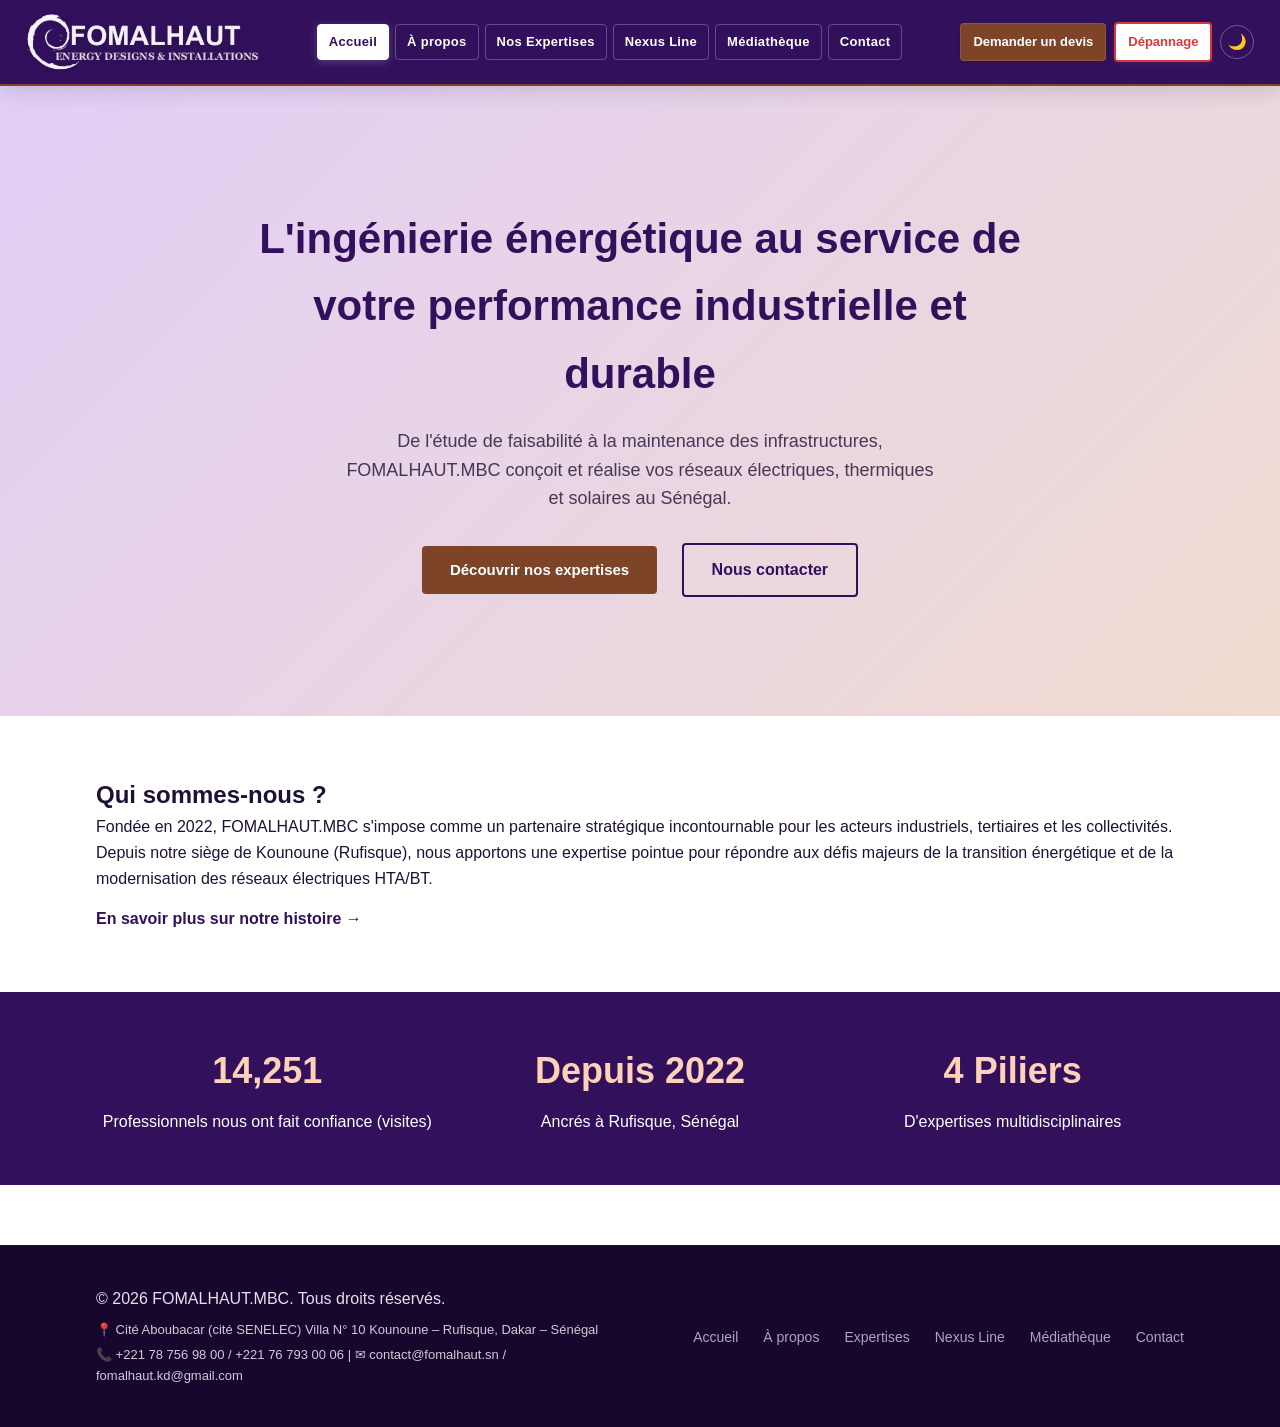
==== index.html @ 78118af0 "envoi site fomalhaut" ====
<!DOCTYPE html>
<html lang="fr">
<head>
    <meta charset="UTF-8">
    <meta name="viewport" content="width=device-width, initial-scale=1.0">
    <script>
    (function(){
        var saved = localStorage.getItem('fomalhaut_theme');
        var theme = saved || ((window.matchMedia && window.matchMedia('(prefers-color-scheme: dark)').matches) ? 'dark' : 'light');
        document.documentElement.setAttribute('data-theme', theme);
    })();
    </script>
    <title>FOMALHAUT.MBC | Accueil - L'ingénierie énergétique durable</title>
    <link rel="stylesheet" href="style.css">
    <link rel="icon" type="image/x-icon" href="favicon.ico">
    <link rel="icon" type="image/png" sizes="32x32" href="favicon-32.png">
    <link rel="apple-touch-icon" href="apple-touch-icon.png">
    <meta name="description" content="FOMALHAUT.MBC conçoit et réalise vos réseaux électriques HTA/BT, installations solaires et audits énergétiques au Sénégal. Ingénierie, fiabilité et transition énergétique durable depuis Rufisque, Dakar.">
    <link rel="canonical" href="https://fomalhaut.sn/">
    <meta property="og:type" content="website">
    <meta property="og:site_name" content="FOMALHAUT.MBC">
    <meta property="og:locale" content="fr_FR">
    <meta property="og:title" content="FOMALHAUT.MBC | Ingénierie Énergétique au Sénégal">
    <meta property="og:description" content="FOMALHAUT.MBC conçoit et réalise vos réseaux électriques HTA/BT, installations solaires et audits énergétiques au Sénégal. Ingénierie, fiabilité et transition énergétique durable depuis Rufisque, Dakar.">
    <meta property="og:image" content="https://fomalhaut.sn/og-image.jpg">
    <meta property="og:url" content="https://fomalhaut.sn/">
    <meta name="twitter:card" content="summary_large_image">
    <meta name="twitter:title" content="FOMALHAUT.MBC | Ingénierie Énergétique au Sénégal">
    <meta name="twitter:description" content="FOMALHAUT.MBC conçoit et réalise vos réseaux électriques HTA/BT, installations solaires et audits énergétiques au Sénégal. Ingénierie, fiabilité et transition énergétique durable depuis Rufisque, Dakar.">
    <meta name="twitter:image" content="https://fomalhaut.sn/og-image.jpg">
    <script type="application/ld+json">
    {
      "@context": "https://schema.org",
      "@type": "LocalBusiness",
      "@id": "https://fomalhaut.sn/#organization",
      "name": "FOMALHAUT.MBC",
      "image": "https://fomalhaut.sn/logo.png",
      "logo": "https://fomalhaut.sn/logo.png",
      "url": "https://fomalhaut.sn/",
      "telephone": ["+221787569800", "+221767930006"],
      "email": "contact@fomalhaut.sn",
      "address": {
        "@type": "PostalAddress",
        "streetAddress": "Cité Aboubacar (cité SENELEC) Villa N° 10 Kounoune",
        "addressLocality": "Rufisque",
        "addressRegion": "Dakar",
        "addressCountry": "SN"
      },
      "description": "Entreprise d'ingénierie énergétique au Sénégal : réseaux électriques HTA/BT, énergies solaires, audits énergétiques.",
      "areaServed": "SN"
    }
    </script>
</head>
<body>
    <a href="#main-content" class="skip-link">Aller au contenu principal</a>

    <!-- NAV BAR COMMUNE (7 ONGLETS RAFFINÉS) -->
    <header class="navbar">
        <div class="logo-container">
            <a href="index.html">
                <img src="logo-white.png" alt="FOMALHAUT.MBC" class="logo-img">
            </a>
        </div>
        <nav aria-label="Menu principal">
            <ul class="nav-links">
                <li><a href="index.html" class="active" aria-current="page">Accueil</a></li>
                <li><a href="apropos.html">À propos</a></li>
                <li><a href="expertises.html">Nos Expertises</a></li>
                <li><a href="nexus-line.html">Nexus Line</a></li>
                <li><a href="mediatheque.html">Médiathèque</a></li>
                <li><a href="contact.html">Contact</a></li>
            </ul>
        </nav>
        <div class="nav-actions">
            <a href="devis.html" class="btn-cta-nav btn-devis">Demander un devis</a>
            <a href="intervention.html" class="btn-cta-nav btn-depannage">Dépannage</a>
            <button id="theme-toggle" class="theme-toggle-btn" type="button" aria-label="Activer le mode sombre">🌙</button>
        </div>
    </header>

    <!-- SECTION HERO OPTIMISÉE -->
    <section class="hero" id="main-content">
        <div class="hero-content">
            <h1>L'ingénierie énergétique au service de votre performance industrielle et durable</h1>
            <p>De l'étude de faisabilité à la maintenance des infrastructures, FOMALHAUT.MBC conçoit et réalise vos réseaux électriques, thermiques et solaires au Sénégal.</p>
            <div class="hero-buttons">
                <a href="expertises.html" class="btn-primary">Découvrir nos expertises</a>
                <a href="contact.html" class="btn-secondary">Nous contacter</a>
            </div>
        </div>
    </section>

    <!-- PRÉSENTATION COURTE ANCRÉE -->
    <section class="section container">
        <h2>Qui sommes-nous ?</h2>
        <p>Fondée en 2022, FOMALHAUT.MBC s'impose comme un partenaire stratégique incontournable pour les acteurs industriels, tertiaires et les collectivités. Depuis notre siège de Kounoune (Rufisque), nous apportons une expertise pointue pour répondre aux défis majeurs de la transition énergétique et de la modernisation des réseaux électriques HTA/BT.</p>
        <a href="apropos.html" class="text-link">En savoir plus sur notre histoire &rarr;</a>
    </section>

    <!-- COMPTEUR DE VISITES & STATS -->
    <section class="stats-section">
        <div class="container stats-grid">
            <div class="stat-card">
                <h3 id="visitor-count">14,250</h3>
                <p>Professionnels nous ont fait confiance (visites)</p>
            </div>
            <div class="stat-card">
                <h3>Depuis 2022</h3>
                <p>Ancrés à Rufisque, Sénégal</p>
            </div>
            <div class="stat-card">
                <h3>4 Piliers</h3>
                <p>D'expertises multidisciplinaires</p>
            </div>
        </div>
    </section>

    <!-- FOOTER COMMUN COMPLET -->
    <footer>
        <div class="container footer-content">
            <div class="footer-info">
                <p>&copy; 2026 FOMALHAUT.MBC. Tous droits réservés.</p>
                <p style="font-size: 13px; margin-top: 8px; opacity: 0.9;">📍 Cité Aboubacar (cité SENELEC) Villa N° 10 Kounoune – Rufisque, Dakar – Sénégal</p>
                <p style="font-size: 13px; margin-top: 5px; opacity: 0.9;">📞 +221 78 756 98 00 / +221 76 793 00 06 | ✉ contact@fomalhaut.sn / fomalhaut.kd@gmail.com</p>
            </div>
            <ul class="footer-links">
                <li><a href="index.html">Accueil</a></li>
                <li><a href="apropos.html">À propos</a></li>
                <li><a href="expertises.html">Expertises</a></li>
                <li><a href="nexus-line.html">Nexus Line</a></li>
                <li><a href="mediatheque.html">Médiathèque</a></li>
                <li><a href="contact.html">Contact</a></li>
            </ul>
        </div>
    </footer>

    <script src="script.js"></script>
</body>
</html>
---- style.css ----
/* ==========================================================================
   🎨 1. VARIABLES & CHARTE GRAPHIQUE COMPLÈTE FOMALHAUT.MBC
   ========================================================================== */
:root {
    --primary: #32105c;     /* Violet/Indigo officiel du Logo */
    --secondary: #7d4427;   /* Bronze/Cuivré officiel du sous-titre */
    --light: #f6f3fa;       /* Teinte de fond claire adoucie */
    --dark: #1f1136;        /* Texte sombre contrasté */
    --white: #ffffff;
    --pastel-violet: #e1cff7;  /* Lavande pastel dérivée du violet du logo */
    --pastel-bronze: #f0dbd0;  /* Pêche/sable pastel dérivé du bronze du logo, évoque l'énergie solaire */

    /* --- Variables de THÈME (claire par défaut) ---
       La navbar, le footer, la section stats et le Hero restent volontairement
       fixes (toujours sombres / toujours pastel) dans les deux thèmes : seules
       les surfaces "page" (fond, cartes, formulaires) basculent. */
    --surface: var(--white);       /* Fond général des pages */
    --surface-alt: var(--light);   /* Cartes, en-têtes de page, filtres, galerie */
    --text-main: var(--dark);      /* Texte principal */
    --text-muted: #666666;         /* Texte secondaire (légendes, descriptions) */
    --accent: var(--primary);      /* Titres/accents sur les surfaces claires */
    --input-bg: var(--white);
    --input-border: #cccccc;
}

[data-theme="dark"] {
    --surface: #140c24;
    --surface-alt: #201536;
    --text-main: #ece6f7;
    --text-muted: #a79bc4;
    --accent: #c7a4f2;
    --input-bg: #1c1330;
    --input-border: #4a3b68;
}

* {
    margin: 0;
    padding: 0;
    box-sizing: border-box;
    font-family: 'Segoe UI', Tahoma, Geneva, Verdana, sans-serif;
}

body {
    background-color: var(--surface);
    color: var(--text-main);
    line-height: 1.6;
    transition: background-color 0.3s ease, color 0.3s ease;
}

.container {
    width: 85%;
    max-width: 1200px;
    margin: 0 auto;
}

/* ==========================================================================
   ♿ LIEN D'ÉVITEMENT & ACCESSIBILITÉ CLAVIER
   ========================================================================== */
.skip-link {
    position: absolute;
    top: -60px;
    left: 10px;
    background: var(--primary);
    color: var(--white);
    padding: 10px 18px;
    border-radius: 0 0 6px 6px;
    text-decoration: none;
    font-weight: bold;
    z-index: 3000;
    transition: top 0.2s ease;
}

.skip-link:focus {
    top: 0;
}

a:focus-visible,
button:focus-visible,
input:focus-visible,
select:focus-visible,
textarea:focus-visible {
    outline: 3px solid var(--secondary);
    outline-offset: 2px;
}

/* Sur fond toujours sombre (navbar / footer), un contour blanc reste lisible
   dans les deux thèmes */
.navbar a:focus-visible,
.navbar button:focus-visible,
footer a:focus-visible {
    outline: 3px solid var(--white);
    outline-offset: 2px;
}

@media (prefers-reduced-motion: reduce) {
    *, *::before, *::after {
        animation-duration: 0.001ms !important;
        animation-iteration-count: 1 !important;
        transition-duration: 0.001ms !important;
        scroll-behavior: auto !important;
    }
}

.section {
    padding: 60px 0;
}

/* ==========================================================================
   ⚡ 2. BARRE DE NAVIGATION (HEADER HAUT DE GAMME À 7 ONGLETS)
   ========================================================================== */
.navbar {
    display: flex;
    justify-content: space-between;
    align-items: center;
    padding: 10px 4%;
    background-color: var(--primary);
    position: sticky;
    top: 0;
    z-index: 1000;
    box-shadow: 0 4px 20px rgba(31, 17, 54, 0.15);
    border-bottom: 2px solid var(--secondary);
}

.logo-container {
    display: flex;
    align-items: center;
    padding: 5px 0;
}

.logo-img {
    height: 75px;
    width: auto;
    display: block;
    filter: drop-shadow(0px 2px 4px rgba(0, 0, 0, 0.15));
    transition: transform 0.4s ease;
}

.logo-img:hover {
    transform: scale(1.02);
}

.nav-links {
    display: flex;
    list-style: none;
    align-items: center;
}

.nav-links li {
    margin: 0 6px;
}

/* STYLE UNIQUE : ONGLETS EN BOUTONS AVEC CONTOURS BLANCS & TEXTE GRAS */
.nav-links a {
    color: var(--white);
    background-color: transparent;
    border: 1px solid rgba(255, 255, 255, 0.25);
    padding: 8px 16px;
    text-decoration: none;
    font-weight: bold;
    font-size: 14px;
    letter-spacing: 0.3px;
    border-radius: 4px;
    transition: all 0.3s ease;
    display: inline-block;
}

.nav-links a:hover, .nav-links a.active {
    color: var(--primary);
    background-color: var(--white);
    border-color: var(--white);
    box-shadow: 0 2px 8px rgba(255, 255, 255, 0.2);
}

.nav-actions {
    display: flex;
    align-items: center;
    gap: 12px;
}

.btn-cta-nav {
    padding: 10px 18px;
    text-decoration: none;
    font-weight: bold;
    font-size: 14px;
    border-radius: 4px;
    transition: all 0.3s ease;
    text-align: center;
    display: inline-block;
}

.btn-devis {
    background-color: var(--secondary);
    color: var(--white);
    border: 1px solid rgba(255, 255, 255, 0.1);
    box-shadow: 0 2px 6px rgba(0,0,0,0.1);
}

.btn-devis:hover {
    background-color: #925130;
    transform: translateY(-1px);
    box-shadow: 0 4px 12px rgba(125, 68, 39, 0.3);
}

.btn-depannage {
    background-color: var(--white);
    color: #d9383a;
    border: 2px solid #d9383a;
    box-shadow: 0 2px 6px rgba(217, 56, 58, 0.15);
}

.btn-depannage:hover {
    background-color: #fdf2f2;
    transform: translateY(-1px);
    box-shadow: 0 4px 12px rgba(217, 56, 58, 0.25);
}

.theme-toggle-btn {
    flex: 0 0 auto;
    width: 38px;
    height: 38px;
    background-color: transparent;
    border: 1px solid rgba(255, 255, 255, 0.3);
    color: var(--white);
    border-radius: 50%;
    cursor: pointer;
    font-size: 16px;
    line-height: 1;
    display: inline-flex;
    align-items: center;
    justify-content: center;
    transition: all 0.3s ease;
}

.theme-toggle-btn:hover {
    background-color: var(--white);
    border-color: var(--white);
    transform: translateY(-1px);
    box-shadow: 0 2px 8px rgba(255, 255, 255, 0.2);
}

/* ==========================================================================
   🏠 3. PAGE D'ACCUEIL : SECTION HERO & STATS
   ========================================================================== */
.hero {
    /* Dégradé pastel professionnel dérivé du violet et du bronze officiels du logo
       (évoque aussi la transition énergétique : du violet vers une teinte solaire douce) */
    background: linear-gradient(135deg, var(--pastel-violet) 0%, var(--pastel-bronze) 100%);
    height: 70vh;
    display: flex;
    align-items: center;
    justify-content: center;
    text-align: center;
    color: var(--dark);
    padding: 0 20px;
}

.hero-content h1 {
    font-size: 42px;
    margin-bottom: 20px;
    max-width: 800px;
    color: var(--primary);
}

.hero-content p {
    font-size: 18px;
    margin-bottom: 30px;
    max-width: 600px;
    margin-left: auto;
    margin-right: auto;
    color: var(--dark);
    opacity: 0.8;
}

.hero-buttons a {
    display: inline-block;
    padding: 12px 28px;
    border-radius: 4px;
    text-decoration: none;
    font-weight: bold;
    margin: 0 10px;
    transition: all 0.3s;
}

.btn-primary {
    background-color: var(--secondary);
    color: var(--white);
    border: none;
    padding: 12px 28px;
    border-radius: 4px;
    font-weight: bold;
    font-size: 15px;
    font-family: inherit;
    cursor: pointer;
    display: inline-block;
    text-decoration: none;
    transition: all 0.3s;
}

.btn-secondary {
    border: 2px solid var(--primary);
    color: var(--primary);
    background-color: transparent;
}

.btn-secondary:hover {
    background-color: var(--primary);
    color: var(--white);
}

.btn-primary:hover, .btn-secondary:hover {
    transform: translateY(-2px);
}

.text-link {
    color: var(--accent);
    font-weight: bold;
    text-decoration: none;
    display: inline-block;
    margin-top: 15px;
}

.stats-section {
    background-color: var(--primary);
    color: var(--white);
    padding: 50px 0;
    text-align: center;
}

.stats-grid {
    display: grid;
    grid-template-columns: repeat(auto-fit, minmax(250px, 1fr));
    gap: 30px;
}

.stat-card h3 {
    font-size: 36px;
    color: #ffd2b8;
    margin-bottom: 10px;
}
/* ==========================================================================
   📄 4. PAGES SECONDAIRES, CARTES & FORMULAIRES
   ========================================================================== */
.page-header {
    background-color: var(--surface-alt);
    padding: 40px 7.5%;
    border-bottom: 3px solid var(--secondary);
    transition: background-color 0.3s ease;
}

.page-header h1 {
    color: var(--accent);
}

.grid-expertises {
    display: grid;
    grid-template-columns: repeat(auto-fit, minmax(250px, 1fr));
    gap: 20px;
}

.card {
    background: var(--surface-alt);
    padding: 30px;
    border-radius: 6px;
    border-left: 5px solid var(--primary);
    transition: background-color 0.3s ease;
}

.card h3 {
    margin-bottom: 15px;
    color: var(--accent);
}

.contact-container {
    display: grid;
    grid-template-columns: 1fr 1fr;
    gap: 50px;
}

.contact-info h2 {
    color: var(--accent);
    border-bottom: 2px solid var(--secondary);
    padding-bottom: 10px;
    margin-bottom: 20px;
}

.form-group {
    margin-bottom: 20px;
}

.form-group label {
    display: block;
    margin-bottom: 5px;
    font-weight: bold;
}

.form-group input, .form-group select, .form-group textarea {
    width: 100%;
    padding: 10px;
    border: 1px solid var(--input-border);
    border-radius: 4px;
    background-color: var(--input-bg);
    color: var(--text-main);
    transition: background-color 0.3s ease, border-color 0.3s ease;
}

/* ==========================================================================
   🖼️ 5. MÉDIATHÈQUE & CONFIGURATION LIGHTBOX (ZOOM PHOTO)
   ========================================================================== */
.gallery-filters {
    display: flex;
    justify-content: center;
    gap: 15px;
    margin-bottom: 40px;
    flex-wrap: wrap;
}

.filter-btn {
    background-color: var(--surface-alt);
    color: var(--accent);
    border: 2px solid transparent;
    padding: 10px 20px;
    font-weight: bold;
    border-radius: 25px;
    cursor: pointer;
    transition: all 0.3s;
}

.filter-btn:hover, .filter-btn.active {
    background-color: var(--primary);
    color: var(--white);
    border-color: var(--secondary);
}

.gallery-grid {
    display: grid;
    grid-template-columns: repeat(auto-fill, minmax(280px, 1fr));
    gap: 25px;
}

.gallery-item {
    background: var(--surface-alt);
    border-radius: 8px;
    overflow: hidden;
    box-shadow: 0 4px 6px rgba(0,0,0,0.05);
    transition: transform 0.3s, opacity 0.3s;
}

.gallery-item:hover {
    transform: translateY(-5px);
}

.gallery-item img {
    width: 100%;
    height: 200px;
    object-fit: cover;
    display: block;
    cursor: zoom-in;
}

.gallery-item video {
    width: 100%;
    height: 200px;
    object-fit: cover;
    background-color: #000;
    display: block;
}

.gallery-item.video-item {
    cursor: default;
}

.gallery-info {
    padding: 15px;
}

.gallery-info h4 {
    color: var(--accent);
    margin-bottom: 5px;
}

.gallery-info p {
    font-size: 14px;
    color: var(--text-muted);
}

.lightbox {
    display: none;
    position: fixed;
    z-index: 2000;
    padding-top: 60px;
    left: 0;
    top: 0;
    width: 100%;
    height: 100%;
    background-color: rgba(23, 7, 44, 0.95);
    backdrop-filter: blur(5px);
}

.lightbox-content {
    margin: auto;
    display: block;
    width: 80%;
    max-width: 800px;
    max-height: 75vh;
    object-fit: contain;
    border-radius: 4px;
    border: 3px solid var(--secondary);
    animation: zoomIn 0.3s ease;
}

@keyframes zoomIn {
    from { transform: scale(0.9); opacity: 0; }
    to { transform: scale(1); opacity: 1; }
}

.lightbox-close {
    position: absolute;
    top: 20px;
    right: 35px;
    color: #f1f1f1;
    font-size: 40px;
    font-weight: bold;
    cursor: pointer;
}

.lightbox-caption {
    margin: auto;
    display: block;
    width: 80%;
    text-align: center;
    color: #e6dfef;
    padding: 15px 0;
    font-size: 18px;
}

/* ==========================================================================
   🚨 6. INTERFACE EXCLUSIVE POUR L'URGENCE (DÉPANNAGE)
   ========================================================================== */
.page-header-urgence {
    background: linear-gradient(135deg, #210b3d 0%, #4a154b 100%);
    padding: 50px 7.5%;
    color: var(--white);
    border-bottom: 4px solid #d9383a;
    text-align: center;
}

.page-header-urgence h1 {
    font-size: 36px;
    margin-bottom: 10px;
}

.pulse-icon {
    display: inline-block;
    width: 12px;
    height: 12px;
    background-color: #d9383a;
    border-radius: 50%;
    margin-right: 15px;
    box-shadow: 0 0 0 0 rgba(217, 56, 58, 0.7);
    animation: alertePulse 1.5s infinite;
    vertical-align: middle;
}

@keyframes alertePulse {
    0% { transform: scale(0.95); box-shadow: 0 0 0 0 rgba(217, 56, 58, 0.7); }
    70% { transform: scale(1); box-shadow: 0 0 0 10px rgba(217, 56, 58, 0); }
    100% { transform: scale(0.95); box-shadow: 0 0 0 0 rgba(217, 56, 58, 0); }
}

.btn-urgence {
    background-color: #d9383a !important;
    color: var(--white) !important;
    font-size: 18px !important;
    padding: 15px 30px !important;
    border: none;
    border-radius: 6px;
    cursor: pointer;
    font-weight: bold;
    width: 100%;
    box-shadow: 0 4px 15px rgba(217, 56, 58, 0.3);
    transition: all 0.3s;
}

.btn-urgence:hover {
    background-color: #b52b2d !important;
    transform: translateY(-2px);
}

.phone-direct-box {
    background-color: #1a072a;
    color: #ffd2b8;
    padding: 20px;
    border-radius: 6px;
    text-align: center;
    margin-bottom: 30px;
    border: 1px dashed #d9383a;
}

.phone-link-urgence {
    color: var(--white);
    font-size: 24px;
    font-weight: bold;
    text-decoration: none;
    display: block;
    margin-top: 8px;
}

/* ==========================================================================
   🏢 7. PIED DE PAGE ENRICHI (FOOTER COMMUN)
   ========================================================================== */
footer {
    background-color: #17072c;
    color: #b0a3c2;
    padding: 40px 0;
    margin-top: 60px;
    border-top: 1px solid rgba(255,255,255,0.05);
}

.footer-content {
    display: flex;
    justify-content: space-between;
    align-items: center;
    flex-wrap: wrap;
    gap: 30px;
}

.footer-info {
    flex: 1;
    min-width: 320px;
    color: #e6dfef;
}

.footer-links {
    display: flex;
    list-style: none;
    padding: 0;
    margin: 0;
}

.footer-links li {
    margin-left: 25px;
}

.footer-links a {
    color: #b0a3c2;
    text-decoration: none;
    font-size: 14px;
    transition: color 0.3s ease;
}

.footer-links a:hover {
    color: #ffd2b8;
}

/* ==========================================================================
   📱 8. MEDIA QUERIES (AJUSTEMENT HORIZONTAL ET SWIPE FLUIDE MOBILE)
   ========================================================================== */
@media (max-width: 992px) {
    .container { width: 90%; }
    .navbar { padding: 15px 4%; }
    .hero-content h1 { font-size: 34px; }
}

@media (max-width: 768px) {
    /* Organisation verticale globale de la entête */
    .navbar {
        flex-direction: column;
        align-items: center;
        gap: 12px;
        padding: 10px 0;
    }
    
    .logo-img { 
        height: 55px; 
    }

    /* BARRE DE MENU HORIZONTALE - DEFILEMENT FLUIDE AU DOIGT (SWIPE) */
    .nav-links {
        flex-direction: row;
        flex-wrap: nowrap; /* Bloque le passage à la ligne */
        overflow-x: auto;  /* Déclenche le défilement horizontal */
        -webkit-overflow-scrolling: touch; /* Inertie iOS native ultra-fluide */
        width: 100%;
        padding: 5px 15px;
        justify-content: flex-start;
    }

    /* Masque proprement les barres de défilement vilaines */
    .nav-links::-webkit-scrollbar {
        display: none;
    }

    .nav-links li { 
        margin: 0 4px; 
        flex: 0 0 auto; /* Sécurise la taille fixe des boutons onglets */
    }
    
    .nav-links a {
        padding: 6px 12px;
        font-size: 13px;
        white-space: nowrap; /* Interdit la coupure de texte dans l'onglet */
    }
    
    /* Alignement horizontal stable des deux actions d'urgence */
    .nav-actions {
        flex-direction: row;
        width: 100%;
        justify-content: center;
        gap: 8px;
        padding: 0 15px;
    }
    
    .btn-cta-nav { 
        flex: 1;
        max-width: 165px;
        padding: 8px 12px;
        font-size: 13px;
    }

    .contact-container { grid-template-columns: 1fr; }
    .footer-content { flex-direction: column; text-align: center; gap: 20px; }
    .footer-links { justify-content: center; }
}

/* ==========================================================================
   🧭 9. MENU TOUJOURS HORIZONTAL (6 onglets + 2 boutons)
   - plus de 1200 px : logo, onglets et boutons sur une seule ligne ;
   - 769 à 1200 px : logo au-dessus, onglets + boutons sur une même ligne ;
   - téléphone : onglets en 2 rangées de 3, boutons côte à côte.
   ========================================================================== */
.nav-links a,
.btn-cta-nav {
    white-space: nowrap;
}

/* 1201 à 1500 px : tout sur UNE ligne (logo, onglets, boutons), tailles réduites */
@media (max-width: 1500px) {
    .navbar {
        flex-wrap: nowrap;
        gap: 10px;
        padding: 8px 2%;
    }

    .logo-img {
        height: 58px;
    }

    .nav-links li {
        margin: 0 3px;
    }

    .nav-links a {
        font-size: 13px;
        padding: 7px 11px;
    }

    .nav-actions {
        gap: 8px;
    }

    .btn-cta-nav {
        font-size: 13px;
        padding: 8px 12px;
    }

    .theme-toggle-btn {
        width: 34px;
        height: 34px;
        font-size: 15px;
    }
}

/* 769 à 1200 px : logo centré au-dessus, puis onglets + boutons sur UNE même ligne */
@media (max-width: 1200px) {
    .navbar {
        flex-direction: row;
        flex-wrap: wrap;
        justify-content: center;
        align-items: center;
        gap: 6px 8px;
        padding: 8px 1.5%;
    }

    .logo-container {
        flex: 0 0 100%;
        justify-content: center;
    }

    .logo-img {
        height: 52px;
    }

    .nav-links {
        flex-direction: row;
        flex-wrap: nowrap;
        overflow: visible;
        width: auto;
        padding: 0;
    }

    .nav-links li {
        margin: 0 2px;
        flex: 0 0 auto;
    }

    .nav-links a {
        font-size: clamp(11px, 1.3vw, 13px);
        padding: 6px clamp(5px, 0.8vw, 10px);
    }

    .nav-actions {
        flex-direction: row;
        width: auto;
        gap: 4px;
        padding: 0;
    }

    .btn-cta-nav {
        flex: 0 0 auto;
        max-width: none;
        font-size: clamp(11px, 1.3vw, 13px);
        padding: 6px clamp(6px, 0.8vw, 10px);
    }
}

@media (max-width: 768px) {
    .navbar {
        flex-direction: column;
        align-items: center;
        gap: 8px;
        padding: 8px 10px 10px;
    }

    .logo-img {
        height: 44px;
    }

    .navbar nav {
        order: 0;
    }

    /* 6 onglets en 2 rangées de 3, tous visibles, sans défilement */
    .nav-links {
        display: grid;
        grid-template-columns: repeat(3, 1fr);
        gap: 6px;
        padding: 0;
    }

    .nav-links li {
        margin: 0;
    }

    .nav-links a {
        display: block;
        text-align: center;
        font-size: 12.5px;
        padding: 8px 4px;
    }

    .nav-actions {
        width: 100%;
        justify-content: center;
        gap: 8px;
    }

    .btn-cta-nav {
        flex: 1 1 0;
        max-width: 170px;
        font-size: 13px;
        padding: 9px 8px;
    }

    /* Pied de page : plus de débordement horizontal sur téléphone */
    .footer-info {
        min-width: 0;
        width: 100%;
        overflow-wrap: anywhere;
    }

    .footer-links {
        flex-wrap: wrap;
        gap: 10px 18px;
    }

    .footer-links li {
        margin-left: 0;
    }
}

@media (max-width: 359px) {
    .navbar {
        padding: 8px 6px 10px;
    }

    .nav-links {
        gap: 4px;
    }

    .nav-links a {
        font-size: 11.5px;
        padding: 7px 2px;
    }

    .btn-cta-nav {
        font-size: 12px;
    }
}
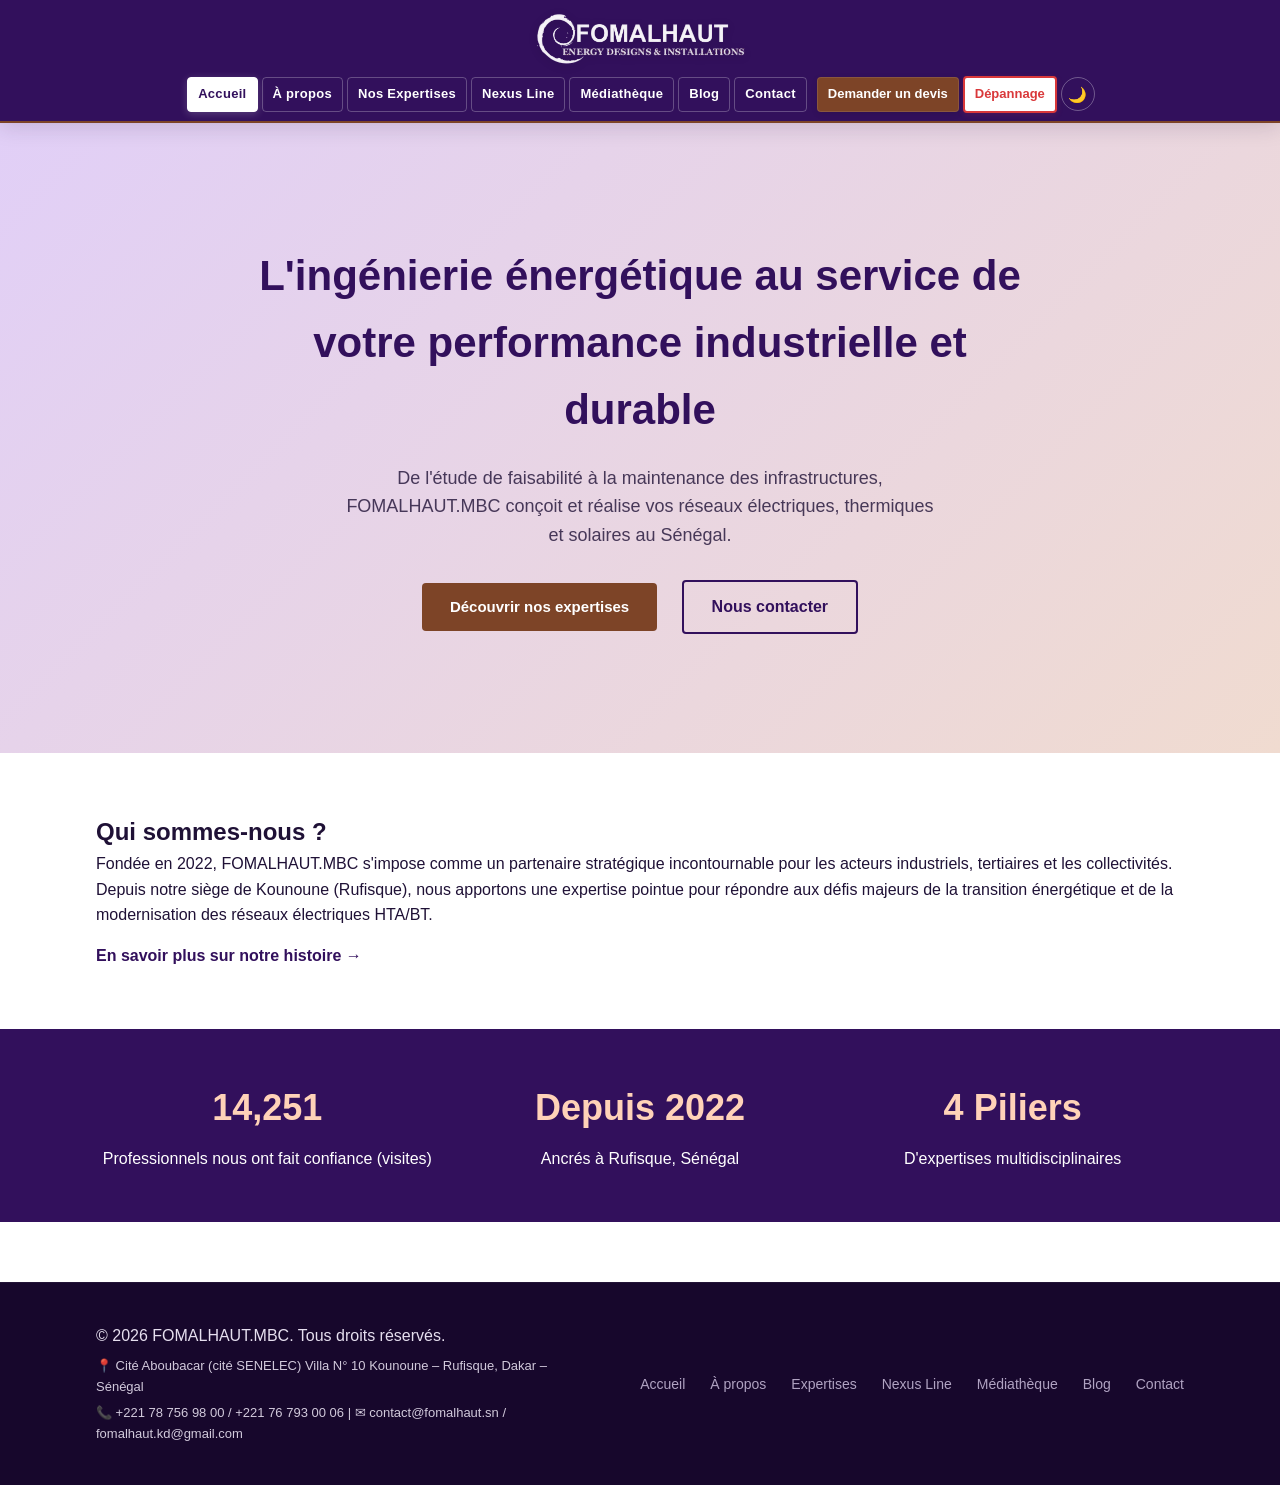
==== commit c1371720: "Ajout du blog L'Electricite au coeur des villages + Nexus Line 1.2.2 Co-Authored-By: Claude Opus 5.5" ====
--- a/index.html
+++ b/index.html
@@ -68,6 +68,7 @@
                 <li><a href="expertises.html">Nos Expertises</a></li>
                 <li><a href="nexus-line.html">Nexus Line</a></li>
                 <li><a href="mediatheque.html">Médiathèque</a></li>
+                <li><a href="blog.html">Blog</a></li>
                 <li><a href="contact.html">Contact</a></li>
             </ul>
         </nav>
@@ -129,6 +130,7 @@
                 <li><a href="expertises.html">Expertises</a></li>
                 <li><a href="nexus-line.html">Nexus Line</a></li>
                 <li><a href="mediatheque.html">Médiathèque</a></li>
+                <li><a href="blog.html">Blog</a></li>
                 <li><a href="contact.html">Contact</a></li>
             </ul>
         </div>
--- a/style.css
+++ b/style.css
@@ -723,9 +723,9 @@
 }
 
 /* ==========================================================================
-   🧭 9. MENU TOUJOURS HORIZONTAL (6 onglets + 2 boutons)
-   - plus de 1200 px : logo, onglets et boutons sur une seule ligne ;
-   - 769 à 1200 px : logo au-dessus, onglets + boutons sur une même ligne ;
+   🧭 9. MENU TOUJOURS HORIZONTAL (7 onglets + 2 boutons)
+   - plus de 1290 px : logo, onglets et boutons sur une seule ligne ;
+   - 769 à 1290 px : logo au-dessus, onglets + boutons sur une même ligne ;
    - téléphone : onglets en 2 rangées de 3, boutons côte à côte.
    ========================================================================== */
 .nav-links a,
@@ -733,8 +733,8 @@
     white-space: nowrap;
 }
 
-/* 1201 à 1500 px : tout sur UNE ligne (logo, onglets, boutons), tailles réduites */
-@media (max-width: 1500px) {
+/* 1291 à 1600 px : tout sur UNE ligne (logo, onglets, boutons), tailles réduites */
+@media (max-width: 1600px) {
     .navbar {
         flex-wrap: nowrap;
         gap: 10px;
@@ -770,8 +770,8 @@
     }
 }
 
-/* 769 à 1200 px : logo centré au-dessus, puis onglets + boutons sur UNE même ligne */
-@media (max-width: 1200px) {
+/* 769 à 1290 px (seuil relevé avec l'onglet Blog) : logo centré au-dessus, puis onglets + boutons sur UNE même ligne */
+@media (max-width: 1290px) {
     .navbar {
         flex-direction: row;
         flex-wrap: wrap;
@@ -906,3 +906,527 @@
         font-size: 12px;
     }
 }
+
+/* ==========================================================================
+   📰 10. BLOG « L'ÉLECTRICITÉ AU CŒUR DES VILLAGES »
+   ========================================================================== */
+.blog-hero {
+    position: relative;
+    background:
+        linear-gradient(120deg, rgba(31, 17, 54, 0.92) 0%, rgba(50, 16, 92, 0.78) 55%, rgba(125, 68, 39, 0.55) 100%),
+        url("armement-ligne-hta.jpg") center 40% / cover no-repeat;
+    color: var(--white);
+    padding: 90px 7.5% 80px;
+    border-bottom: 3px solid var(--secondary);
+}
+
+.blog-hero-inner {
+    max-width: 820px;
+}
+
+.blog-kicker {
+    display: inline-block;
+    font-size: 13px;
+    font-weight: bold;
+    letter-spacing: 1.5px;
+    text-transform: uppercase;
+    color: #ffd2b8;
+    margin-bottom: 14px;
+}
+
+.blog-hero h1 {
+    font-size: 44px;
+    line-height: 1.15;
+    margin-bottom: 16px;
+}
+
+.blog-hero .blog-tagline {
+    font-size: 19px;
+    opacity: 0.92;
+    margin-bottom: 28px;
+}
+
+.blog-signature {
+    border-left: 3px solid #ffd2b8;
+    padding: 4px 0 4px 18px;
+    font-size: 18px;
+    font-style: italic;
+    color: #f4ecff;
+    max-width: 640px;
+}
+
+.blog-intro {
+    display: grid;
+    grid-template-columns: 1.4fr 1fr;
+    gap: 50px;
+    align-items: start;
+}
+
+.blog-intro h2,
+.blog-section-title {
+    color: var(--accent);
+    margin-bottom: 15px;
+}
+
+.blog-section-title + .blog-section-lead {
+    color: var(--text-muted);
+    margin: -6px 0 30px;
+    max-width: 720px;
+}
+
+.blog-intro p + p {
+    margin-top: 14px;
+}
+
+.blog-values {
+    background: var(--surface-alt);
+    border-left: 5px solid var(--secondary);
+    border-radius: 6px;
+    padding: 26px 28px;
+}
+
+.blog-values h3 {
+    color: var(--accent);
+    margin-bottom: 12px;
+    font-size: 18px;
+}
+
+.blog-values ul {
+    list-style: none;
+}
+
+.blog-values li {
+    padding: 7px 0;
+    border-bottom: 1px solid var(--input-border);
+    font-size: 15px;
+}
+
+.blog-values li:last-child {
+    border-bottom: none;
+}
+
+.blog-values strong {
+    color: var(--accent);
+}
+
+/* Cartes des 6 rubriques */
+.rubriques-grid {
+    display: grid;
+    grid-template-columns: repeat(auto-fill, minmax(320px, 1fr));
+    gap: 24px;
+}
+
+.rubrique-card {
+    display: flex;
+    flex-direction: column;
+    background: var(--surface-alt);
+    border-radius: 8px;
+    overflow: hidden;
+    border: 1px solid transparent;
+    text-decoration: none;
+    color: var(--text-main);
+    box-shadow: 0 4px 6px rgba(0, 0, 0, 0.05);
+    transition: transform 0.3s, border-color 0.3s;
+    cursor: pointer;
+    text-align: left;
+    font: inherit;
+    padding: 0;
+}
+
+.rubrique-card:hover {
+    transform: translateY(-4px);
+    border-color: var(--secondary);
+}
+
+.rubrique-card img {
+    width: 100%;
+    height: 170px;
+    object-fit: cover;
+    display: block;
+}
+
+.rubrique-card-body {
+    padding: 18px 20px 22px;
+}
+
+.rubrique-num {
+    font-size: 12px;
+    font-weight: bold;
+    letter-spacing: 1px;
+    color: var(--secondary);
+    text-transform: uppercase;
+}
+
+[data-theme="dark"] .rubrique-num,
+[data-theme="dark"] .article-tag {
+    color: #e0a985;
+}
+
+.rubrique-card h3 {
+    color: var(--accent);
+    margin: 4px 0 8px;
+    font-size: 19px;
+}
+
+.rubrique-card p {
+    font-size: 14.5px;
+    color: var(--text-muted);
+}
+
+/* Filtres et liste d'articles */
+.blog-filters {
+    display: flex;
+    flex-wrap: wrap;
+    gap: 10px;
+    margin-bottom: 30px;
+}
+
+.blog-filter-btn {
+    background-color: var(--surface-alt);
+    color: var(--accent);
+    border: 2px solid transparent;
+    padding: 8px 16px;
+    font-weight: bold;
+    font-size: 14px;
+    font-family: inherit;
+    border-radius: 25px;
+    cursor: pointer;
+    transition: all 0.3s;
+}
+
+.blog-filter-btn:hover,
+.blog-filter-btn.active {
+    background-color: var(--primary);
+    color: var(--white);
+    border-color: var(--secondary);
+}
+
+.articles-grid {
+    display: grid;
+    grid-template-columns: repeat(auto-fill, minmax(280px, 1fr));
+    gap: 22px;
+}
+
+.article-card {
+    background: var(--surface-alt);
+    border-radius: 8px;
+    border-top: 4px solid var(--primary);
+    padding: 22px 22px 24px;
+    display: flex;
+    flex-direction: column;
+    gap: 10px;
+}
+
+[data-theme="dark"] .article-card {
+    border-top-color: #c7a4f2;
+}
+
+.article-card[hidden] {
+    display: none;
+}
+
+.article-tag {
+    font-size: 12px;
+    font-weight: bold;
+    letter-spacing: 0.8px;
+    text-transform: uppercase;
+    color: var(--secondary);
+}
+
+.article-card h3 {
+    color: var(--text-main);
+    font-size: 18px;
+    line-height: 1.35;
+}
+
+.article-card h3 a {
+    color: inherit;
+    text-decoration: none;
+}
+
+.article-card h3 a:hover {
+    color: var(--accent);
+    text-decoration: underline;
+}
+
+.article-card p {
+    font-size: 14.5px;
+    color: var(--text-muted);
+}
+
+.article-status {
+    margin-top: auto;
+    align-self: flex-start;
+    font-size: 12.5px;
+    font-weight: bold;
+    padding: 4px 12px;
+    border-radius: 20px;
+    background: var(--pastel-bronze);
+    color: #5a2f1a;
+}
+
+.blog-empty {
+    padding: 24px;
+    border: 1px dashed var(--input-border);
+    border-radius: 8px;
+    color: var(--text-muted);
+    text-align: center;
+}
+
+/* Appel à contribution */
+.blog-contribute {
+    background: linear-gradient(135deg, var(--pastel-violet) 0%, var(--pastel-bronze) 100%);
+    color: var(--dark);
+    border-radius: 10px;
+    padding: 40px;
+    display: grid;
+    grid-template-columns: 1.6fr auto;
+    gap: 30px;
+    align-items: center;
+}
+
+.blog-contribute h2 {
+    color: var(--primary);
+    margin-bottom: 10px;
+}
+
+.blog-contribute p {
+    color: var(--dark);
+    opacity: 0.85;
+}
+
+.blog-editor-note {
+    margin-top: 40px;
+    font-size: 14px;
+    color: var(--text-muted);
+    text-align: center;
+}
+
+.blog-editor-note a {
+    color: var(--accent);
+}
+
+/* Page « À propos du blog » */
+.blog-about {
+    max-width: 820px;
+}
+
+.blog-about h2 {
+    color: var(--accent);
+    margin: 40px 0 12px;
+}
+
+.blog-about h2:first-child {
+    margin-top: 0;
+}
+
+.blog-about p + p {
+    margin-top: 12px;
+}
+
+.blog-about ul {
+    padding-left: 22px;
+    margin-top: 10px;
+}
+
+.blog-about li {
+    margin-bottom: 8px;
+}
+
+/* Page article */
+.article-header {
+    background: var(--surface-alt);
+    border-bottom: 3px solid var(--secondary);
+    padding: 40px 7.5% 36px;
+}
+
+.article-header-inner {
+    max-width: 760px;
+    margin: 0 auto;
+}
+
+.breadcrumb {
+    font-size: 14px;
+    margin-bottom: 18px;
+    color: var(--text-muted);
+}
+
+.breadcrumb a {
+    color: var(--accent);
+    text-decoration: none;
+}
+
+.breadcrumb a:hover {
+    text-decoration: underline;
+}
+
+.article-header h1 {
+    color: var(--accent);
+    font-size: 36px;
+    line-height: 1.2;
+    margin: 8px 0 14px;
+}
+
+.article-meta {
+    font-size: 14px;
+    color: var(--text-muted);
+}
+
+.article-body {
+    max-width: 760px;
+    margin: 0 auto;
+    font-size: 18px;
+    line-height: 1.75;
+}
+
+.article-body > p + p {
+    margin-top: 18px;
+}
+
+.article-body .article-chapo {
+    font-size: 20px;
+    color: var(--text-main);
+    font-weight: 600;
+    margin-bottom: 26px;
+}
+
+.article-body h2 {
+    color: var(--accent);
+    font-size: 25px;
+    margin: 44px 0 14px;
+    line-height: 1.3;
+}
+
+.article-figure {
+    margin: 30px 0;
+}
+
+.article-figure img {
+    width: 100%;
+    max-height: 480px;
+    object-fit: cover;
+    border-radius: 8px;
+    display: block;
+}
+
+#articles {
+    scroll-margin-top: 110px;
+}
+
+.article-figure figcaption {
+    font-size: 14px;
+    color: var(--text-muted);
+    margin-top: 8px;
+}
+
+.article-quote {
+    margin: 30px 0;
+    padding: 6px 0 6px 22px;
+    border-left: 4px solid var(--secondary);
+    font-size: 20px;
+    font-style: italic;
+}
+
+.article-quote cite {
+    display: block;
+    margin-top: 8px;
+    font-size: 15px;
+    font-style: normal;
+    color: var(--text-muted);
+}
+
+.article-box {
+    background: var(--surface-alt);
+    border-left: 5px solid var(--primary);
+    border-radius: 6px;
+    padding: 22px 26px;
+    margin: 34px 0;
+    font-size: 16.5px;
+}
+
+[data-theme="dark"] .article-box {
+    border-left-color: #c7a4f2;
+}
+
+.article-box h3 {
+    color: var(--accent);
+    margin-bottom: 10px;
+    font-size: 18px;
+}
+
+.article-box ul {
+    padding-left: 20px;
+}
+
+.article-sources {
+    margin-top: 50px;
+    padding-top: 20px;
+    border-top: 1px solid var(--input-border);
+    font-size: 15px;
+    color: var(--text-muted);
+}
+
+.article-sources h2 {
+    font-size: 18px;
+    margin: 0 0 10px;
+}
+
+.article-sources ol {
+    padding-left: 22px;
+}
+
+.article-sources a {
+    color: var(--accent);
+    overflow-wrap: anywhere;
+}
+
+.article-share {
+    display: flex;
+    flex-wrap: wrap;
+    align-items: center;
+    gap: 10px;
+    margin-top: 36px;
+    font-size: 15px;
+}
+
+.article-share a {
+    padding: 8px 16px;
+    border-radius: 25px;
+    background: var(--surface-alt);
+    color: var(--accent);
+    font-weight: bold;
+    text-decoration: none;
+    font-size: 14px;
+}
+
+.article-share a:hover {
+    background: var(--primary);
+    color: var(--white);
+}
+
+.template-banner {
+    background: #fff4d6;
+    color: #5a4300;
+    border-bottom: 2px solid #e0b400;
+    padding: 12px 7.5%;
+    font-size: 14px;
+    text-align: center;
+}
+
+@media (max-width: 768px) {
+    .blog-hero { padding: 56px 6% 50px; }
+    .blog-hero h1 { font-size: 31px; }
+    .blog-hero .blog-tagline { font-size: 17px; }
+    .blog-intro,
+    .blog-contribute { grid-template-columns: 1fr; }
+    .blog-contribute { padding: 28px 22px; }
+    .rubriques-grid { grid-template-columns: 1fr; }
+    .article-header h1 { font-size: 28px; }
+    .article-body { font-size: 17px; }
+    .article-body h2 { font-size: 22px; }
+
+    /* 7 onglets sur téléphone : 3 + 3, puis le dernier sur toute la largeur */
+    .nav-links li:last-child:nth-child(3n+1) {
+        grid-column: 1 / -1;
+    }
+}
